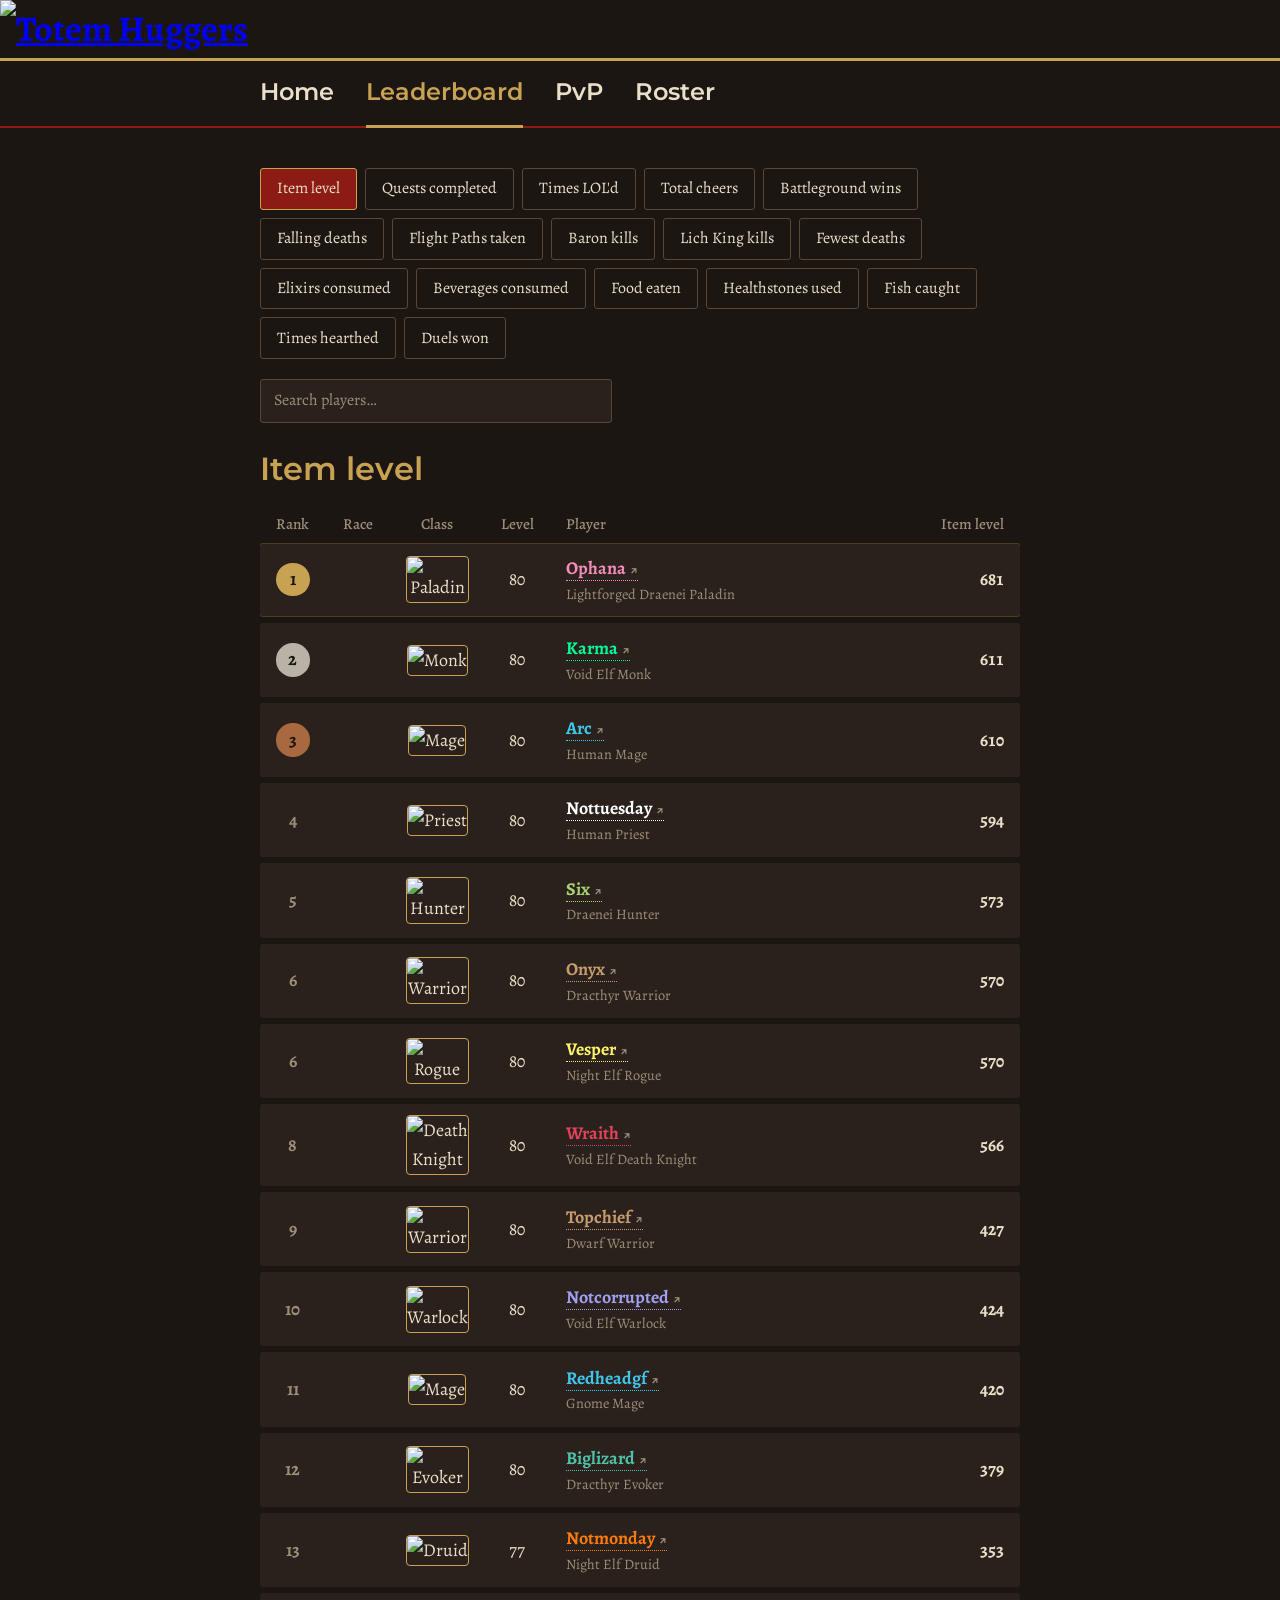
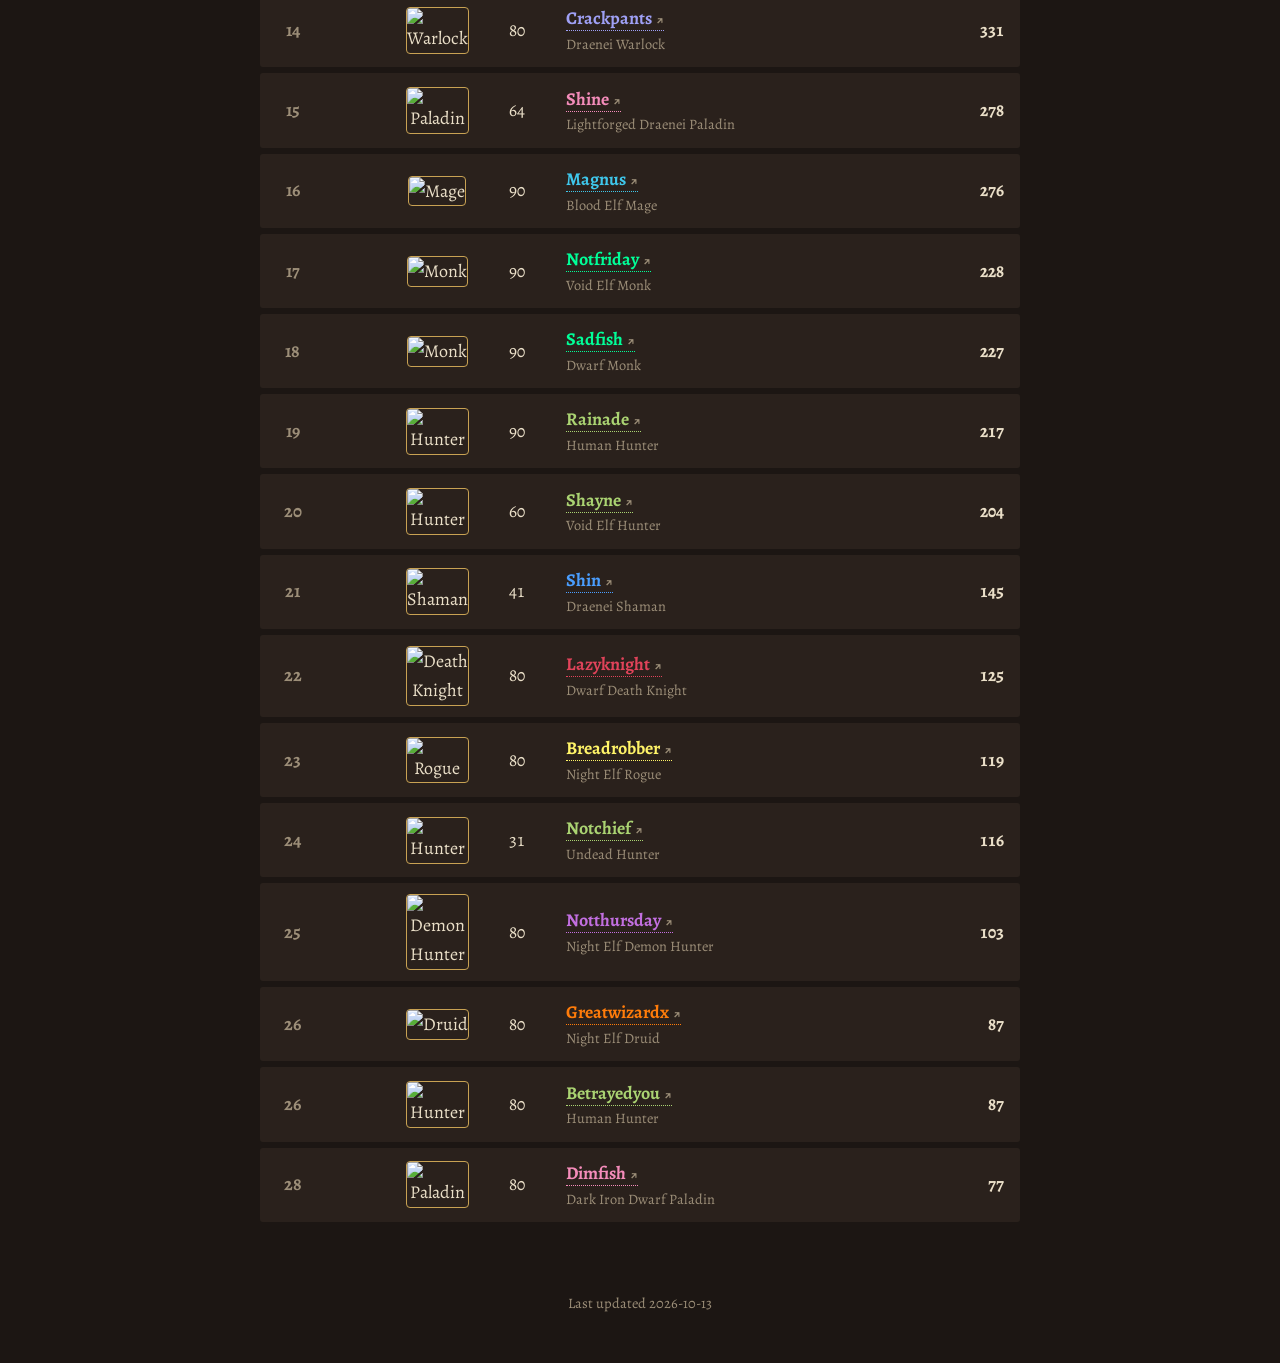
==== leaderboard.html @ c6f02759 "Rename pages/leaderboard.html to leaderboard.html" ====
<!DOCTYPE html>
<html lang="en">
<head>
<meta charset="UTF-8">
<meta name="viewport" content="width=device-width, initial-scale=1">
<title>Totem Huggers — Leaderboard</title>
<meta name="robots" content="noindex">
<link rel="preconnect" href="https://fonts.googleapis.com">
<link rel="preconnect" href="https://fonts.gstatic.com" crossorigin>
<link href="https://fonts.googleapis.com/css2?family=Montserrat:ital,wght@0,100..900;1,100..900&family=Alegreya:wght@400;500;700&display=swap" rel="stylesheet">
<link rel="stylesheet" href="style.css">

</head>
<body>
  <header class="image-banner">
    <h1><a href="index.html"><img src="images/banner.png" alt="Totem Huggers"></a></h1>
  </header>

  <nav class="menu" aria-label="Main menu">
    <ul>
      <li><a href="index.html">Home</a></li>
      <li><a href="leaderboard.html">Leaderboard</a></li>
      <li><a href="pvp.html">PvP</a></li>
      <li><a href="roster.html">Roster</a></li>
    </ul>
  </nav>

  <main>
    <div class="notice" id="notice" hidden>
      <strong>Sample data.</strong> These are made-up players.
    </div>

    <section id="leaderboard">
    <div class="tabs" id="tabs" role="group" aria-label="Choose a leaderboard"></div>
    <input type="search" id="board-search" class="search" placeholder="Search players…" aria-label="Search leaderboard players by name">
    <h2 id="board-title">Loading…</h2>
    <div class="table-wrap">
      <table>
        <thead><tr><th>Rank</th><th class="class-col">Race</th><th class="class-col">Class</th><th class="level-col">Level</th><th>Player</th><th id="value-heading"></th></tr></thead>
        <tbody id="rows"></tbody>
        <tfoot id="rows-no-match" hidden><tr><td colspan="6" class="no-match">No players match that name.</td></tr></tfoot>
      </table>
    </div>
    </section>

  </main>

  <footer id="updated"></footer>

<script src="app.js"></script>
</body>
</html>
---- style.css ----
:root {
    --iron: #1c1613;        /* charred wood background */
    --iron-raised: #2a211c; /* table rows */
    --blood: #8c1c13;       /* Horde banner red */
    --blood-deep: #5e120c;
    --bronze: #c8a253;      /* trim and highlights */
    --bone: #eadfc8;        /* main text */
    --ash: #9c8e78;         /* secondary text */
    --display: "Montserrat", "Palatino Linotype", Georgia, serif;
    --body: "Alegreya", Georgia, "Times New Roman", serif;
  }
  * { box-sizing: border-box; }
  body {
    margin: 0;
    background: var(--iron);
    color: var(--bone);
    font-family: var(--body);
    font-size: 1.125rem;
    line-height: 1.6;
  }

  /* Banner image */
  .image-banner { width: 100%; margin: 0; }
  .image-banner h1 { margin: 0; }
  .image-banner img {
    display: block;
    width: 100%;
    height: auto;
    border-bottom: 3px solid var(--bronze);
  }

  /* Menu bar: stays at the top of the screen while scrolling */
  .menu {
    position: sticky;
    top: 0;
    z-index: 10;
    background: var(--iron);
    border-bottom: 2px solid var(--blood);
  }
  .menu ul {
    list-style: none;
    margin: 0 auto;
    padding: 0;
    width: min(92%, 760px);
    display: flex;
    gap: 2rem;
  }
  .menu a {
    display: block;
    padding: 0.8rem 0;
    font-family: var(--display);
    font-weight: 600;
    font-size: 1.5rem;
    color: var(--bone);
    text-decoration: none;
    border-bottom: 3px solid transparent;
    margin-bottom: -2px;
  }
  .menu a:hover, .menu a.current { color: var(--bronze); border-bottom-color: var(--bronze); }
  a:focus-visible { outline: 3px solid var(--bronze); outline-offset: 2px; }

  section { margin-bottom: 4rem; }
  .image-banner a { display: block; }

  /* Roster, grouped by class */
  .roster { display: grid; grid-template-columns: repeat(auto-fill, minmax(220px, 1fr)); gap: 1rem; align-items: start; }
  .class-group { background: var(--iron-raised); border-top: 3px solid; border-radius: 3px; }
  .class-group h3 { margin: 0; font-size: 1.15rem; }

  /* The clickable class header with the arrow */
  .class-toggle {
    width: 100%;
    display: flex;
    align-items: center;
    gap: 0.6rem;
    padding: 0.9rem 1rem;
    background: none;
    border: none;
    font: inherit;
    font-weight: 700;
    color: inherit;
    text-align: left;
    cursor: pointer;
  }
  .class-toggle .count { margin-left: auto; color: var(--ash); font-weight: 400; }
  .class-toggle .arrow {
    color: var(--bronze);
    font-size: 0.8em;
    transition: transform 0.2s ease;
  }
  .class-toggle[aria-expanded="true"] .arrow { transform: rotate(90deg); }
  @media (prefers-reduced-motion: reduce) { .class-toggle .arrow { transition: none; } }

  .class-group ul { list-style: none; margin: 0; padding: 0 1rem 1rem; }
  .class-group li { display: flex; justify-content: space-between; gap: 0.5rem; padding: 0.2rem 0; font-size: 1rem; }
  .class-group li span { color: var(--ash); white-space: nowrap; }
  .class-group li a { font-weight: 700; text-decoration: none; border-bottom: 1px dotted currentColor; }
  .class-group li a:hover { border-bottom-style: solid; }

  main { width: min(92%, 760px); margin: 2.5rem auto 4rem; }

  .notice {
    border: 1px solid #4a3a2c;
    border-left: 4px solid var(--bronze);
    padding: 0.75rem 1rem;
    margin-bottom: 2rem;
    color: var(--ash);
    font-size: 1rem;
  }
  .notice strong { color: var(--bone); }

  /* Search boxes */
  .search {
    width: 100%;
    max-width: 22rem;
    font: inherit;
    font-size: 1rem;
    padding: 0.5rem 0.8rem;
    margin-bottom: 1.25rem;
    background: var(--iron-raised);
    color: var(--bone);
    border: 1px solid #5a4636;
    border-radius: 3px;
  }
  .search::placeholder { color: var(--ash); }
  .search:hover { border-color: var(--bronze); }
  .search:focus-visible { outline: 3px solid var(--bronze); outline-offset: 2px; }
  .no-match { color: var(--ash); font-size: 1rem; }

  /* Category switcher */
  .tabs { display: flex; flex-wrap: wrap; gap: 0.5rem; margin-bottom: 1.25rem; }
  .tabs button {
    font: inherit;
    font-size: 1rem;
    padding: 0.45rem 1rem;
    background: transparent;
    color: var(--bone);
    border: 1px solid #5a4636;
    border-radius: 3px;
    cursor: pointer;
  }
  .tabs button:hover { border-color: var(--bronze); }
  .tabs button[aria-pressed="true"] {
    background: var(--blood);
    border-color: var(--bronze);
  }
  button:focus-visible { outline: 3px solid var(--bronze); outline-offset: 2px; }

  h2 {
    font-family: var(--display);
    font-weight: 600;
    font-size: 2rem;
    margin: 0 0 0.75rem;
    color: var(--bronze);
  }

  .table-wrap { overflow-x: auto; }
  table { width: 100%; border-collapse: separate; border-spacing: 0 6px; }
  th {
    text-align: left;
    font-weight: 500;
    color: var(--ash);
    font-size: 0.95rem;
    padding: 0 1rem;
  }
  td { background: var(--iron-raised); padding: 0.7rem 1rem; }
  td:first-child { border-radius: 3px 0 0 3px; width: 4rem; }
  .class-col { width: 4rem; text-align: center; }
  .level-col { width: 3.5rem; text-align: center; font-variant-numeric: tabular-nums; }
  .class-icon {
    width: 28px;
    height: 28px;
    border-radius: 4px;
    border: 1px solid var(--bronze);
    vertical-align: middle;
  }
  td:last-child { border-radius: 0 3px 3px 0; text-align: right; font-weight: 700; font-variant-numeric: tabular-nums; }
  th:last-child { text-align: right; }

  .rank {
    display: inline-grid;
    place-items: center;
    width: 2.1rem; height: 2.1rem;
    font-weight: 700;
    color: var(--ash);
  }
  .top .rank { border-radius: 50%; color: var(--iron); }
  .r1 .rank { background: var(--bronze); }
  .r2 .rank { background: #b9b2a6; }
  .r3 .rank { background: #a8693f; }
  .r1 td { box-shadow: inset 0 1px 0 #4d3c22, inset 0 -1px 0 #4d3c22; }

  .player-cell { display: flex; align-items: center; gap: 0.65rem; }
  .avatar {
    width: 40px; height: 40px;
    border-radius: 4px;
    border: 1px solid #5a4636;
    flex-shrink: 0;
  }
  .player { font-weight: 700; }
  a.player { color: inherit; text-decoration: none; border-bottom: 1px dotted currentColor; }
  a.player:hover { border-bottom-style: solid; }
  .ext { font-size: 0.8em; color: var(--ash); margin-left: 0.3rem; }
  .meta { display: block; font-size: 0.9rem; color: var(--ash); font-weight: 400; }

  /* Composition bar charts */
  .chart-tabs { display: flex; flex-wrap: wrap; gap: 0.5rem; margin-bottom: 1.25rem; }
  .chart-tabs button {
    font: inherit; font-size: 1rem;
    padding: 0.45rem 1rem;
    background: transparent; color: var(--bone);
    border: 1px solid #5a4636; border-radius: 3px; cursor: pointer;
  }
  .chart-tabs button:hover { border-color: var(--bronze); }
  .chart-tabs button[aria-pressed="true"] { background: var(--blood); border-color: var(--bronze); }

  .bars { display: grid; gap: 0.45rem; }
  .bar-row { display: grid; grid-template-columns: 9rem 1fr 2.5rem; align-items: center; gap: 0.75rem; }
  .bar-label { font-size: 1rem; white-space: nowrap; overflow: hidden; text-overflow: ellipsis; }
  .bar-track { background: var(--iron-raised); border-radius: 3px; height: 1.6rem; overflow: hidden; }
  .bar-fill { display: block; height: 100%; border-radius: 3px 0 0 3px; min-width: 2px; }
  .bar-value { font-size: 0.95rem; color: var(--ash); text-align: right; font-variant-numeric: tabular-nums; }
  @media (max-width: 520px) {
    .bar-row { grid-template-columns: 6.5rem 1fr 2rem; gap: 0.5rem; }
    .bar-label { font-size: 0.9rem; }
  }

  /* PvP table: several stat columns instead of tabs */
  .stat-col { text-align: right; font-variant-numeric: tabular-nums; white-space: nowrap; }
  td.stat-col { font-weight: 700; }
  td.stat-col.sorted { color: var(--bronze); }
  td.stat-col:not(.sorted) { font-weight: 400; color: var(--ash); }
  .sort-btn {
    font: inherit;
    font-size: 0.95rem;
    color: var(--ash);
    background: none;
    border: none;
    padding: 0;
    cursor: pointer;
  }
  .sort-btn:hover { color: var(--bronze); }
  .sort-btn[aria-pressed="true"] { color: var(--bronze); text-decoration: underline; }

  footer { text-align: center; color: var(--ash); font-size: 0.9rem; padding-bottom: 3rem; }

  @media (max-width: 520px) {
    td, th { padding-left: 0.6rem; padding-right: 0.6rem; }
    .menu ul { gap: 1.25rem; }
  }
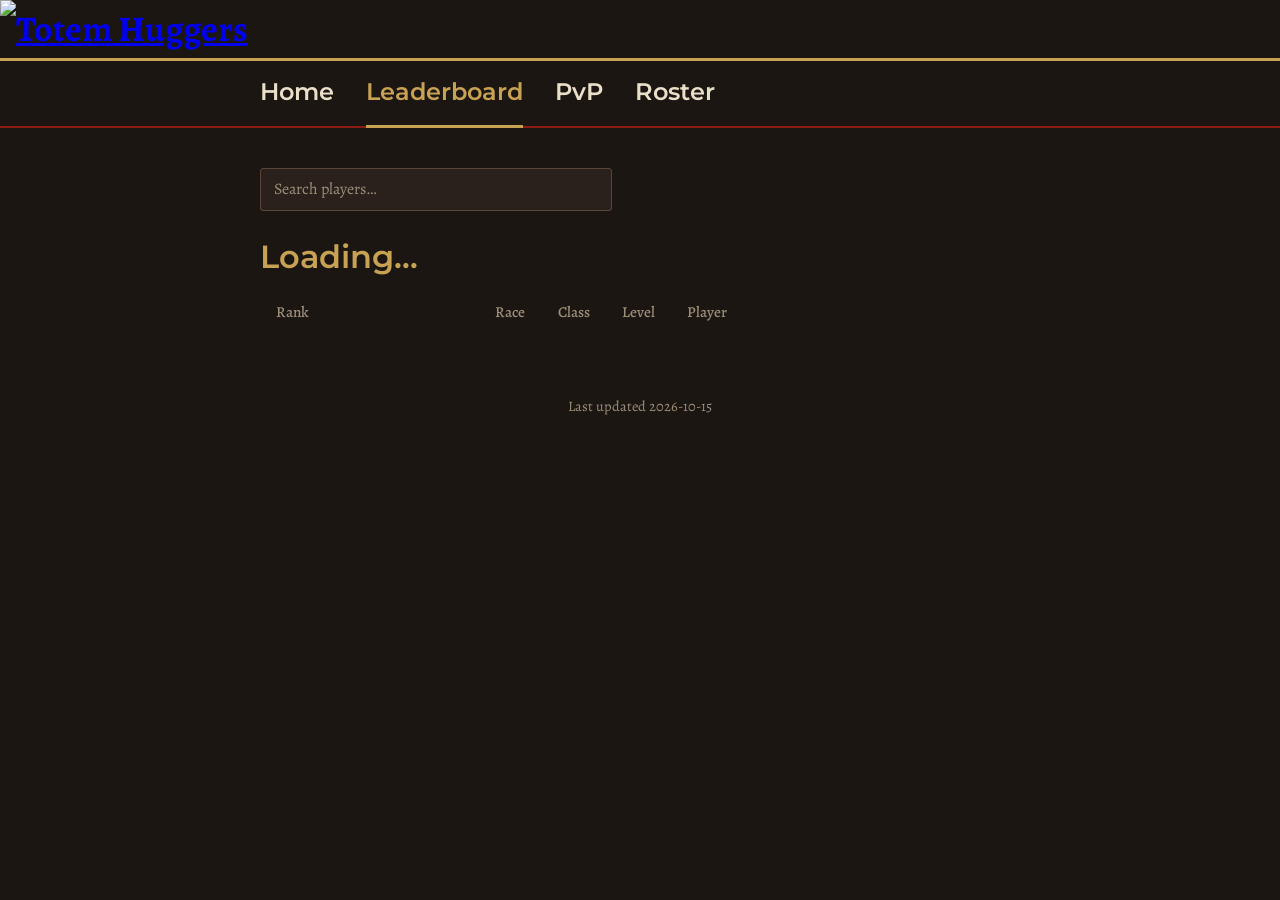
==== commit 45d0719f: "Update leaderboard.html" ====
--- a/leaderboard.html
+++ b/leaderboard.html
@@ -31,16 +31,21 @@
     </div>
 
     <section id="leaderboard">
-    <div class="tabs" id="tabs" role="group" aria-label="Choose a leaderboard"></div>
-    <input type="search" id="board-search" class="search" placeholder="Search players…" aria-label="Search leaderboard players by name">
-    <h2 id="board-title">Loading…</h2>
-    <div class="table-wrap">
-      <table>
-        <thead><tr><th>Rank</th><th class="class-col">Race</th><th class="class-col">Class</th><th class="level-col">Level</th><th>Player</th><th id="value-heading"></th></tr></thead>
-        <tbody id="rows"></tbody>
-        <tfoot id="rows-no-match" hidden><tr><td colspan="6" class="no-match">No players match that name.</td></tr></tfoot>
-      </table>
-    </div>
+      <div class="board-layout">
+        <nav class="cat-list" id="cat-list" aria-label="Leaderboard categories"></nav>
+
+        <div class="board-main">
+          <input type="search" id="board-search" class="search" placeholder="Search players…" aria-label="Search leaderboard players by name">
+          <h2 id="board-title">Loading…</h2>
+          <div class="table-wrap">
+            <table>
+              <thead><tr><th>Rank</th><th class="class-col">Race</th><th class="class-col">Class</th><th class="level-col">Level</th><th>Player</th><th id="value-heading"></th></tr></thead>
+              <tbody id="rows"></tbody>
+              <tfoot id="rows-no-match" hidden><tr><td colspan="6" class="no-match">No players match that name.</td></tr></tfoot>
+            </table>
+          </div>
+        </div>
+      </div>
     </section>
 
   </main>
--- a/style.css
+++ b/style.css
@@ -242,6 +242,65 @@
   .sort-btn:hover { color: var(--bronze); }
   .sort-btn[aria-pressed="true"] { color: var(--bronze); text-decoration: underline; }
 
+  /* Guild snapshot cards */
+  .snapshot { display: grid; grid-template-columns: repeat(auto-fit, minmax(180px, 1fr)); gap: 0.75rem; margin-bottom: 2.5rem; }
+  .stat-card {
+    background: var(--iron-raised);
+    border-left: 3px solid var(--bronze);
+    border-radius: 3px;
+    padding: 0.8rem 1.1rem;
+  }
+  .stat-label {
+    display: block;
+    font-size: 0.85rem;
+    letter-spacing: 0.06em;
+    text-transform: uppercase;
+    color: var(--ash);
+  }
+  .stat-value { display: block; font-size: 2.2rem; line-height: 1.2; font-variant-numeric: tabular-nums; }
+
+  /* Stat of the day */
+  .sod {
+    background: var(--iron-raised);
+    border-left: 3px solid var(--bronze);
+    border-radius: 3px;
+    padding: 1rem 1.25rem;
+    margin-bottom: 2.5rem;
+  }
+  .sod-label {
+    font-size: 0.85rem;
+    letter-spacing: 0.06em;
+    text-transform: uppercase;
+    color: var(--ash);
+    margin-bottom: 0.6rem;
+  }
+  .sod-body { display: flex; align-items: center; gap: 0.9rem; }
+  .sod-body .avatar { width: 52px; height: 52px; }
+  .sod-line { font-size: 1.15rem; }
+  .sod-value { color: var(--bronze); font-weight: 700; }
+
+  /* Lead changes */
+  .lead-row { border-left: 3px solid var(--bronze); }
+
+  /* Recent achievements feed */
+  .feed-row {
+    display: grid;
+    grid-template-columns: auto 1fr auto;
+    gap: 0.75rem;
+    align-items: center;
+    background: var(--iron-raised);
+    border-radius: 3px;
+    padding: 0.6rem 1rem;
+    margin-bottom: 6px;
+  }
+  .feed-line { font-size: 1rem; }
+  .feed-row .feat { color: var(--bronze); font-weight: 700; }
+  .feed-row .when { color: var(--ash); font-size: 0.9rem; white-space: nowrap; }
+  @media (max-width: 520px) {
+    .feed-row { grid-template-columns: auto 1fr; }
+    .feed-row .when { grid-column: 2; }
+  }
+
   footer { text-align: center; color: var(--ash); font-size: 0.9rem; padding-bottom: 3rem; }
 
   @media (max-width: 520px) {
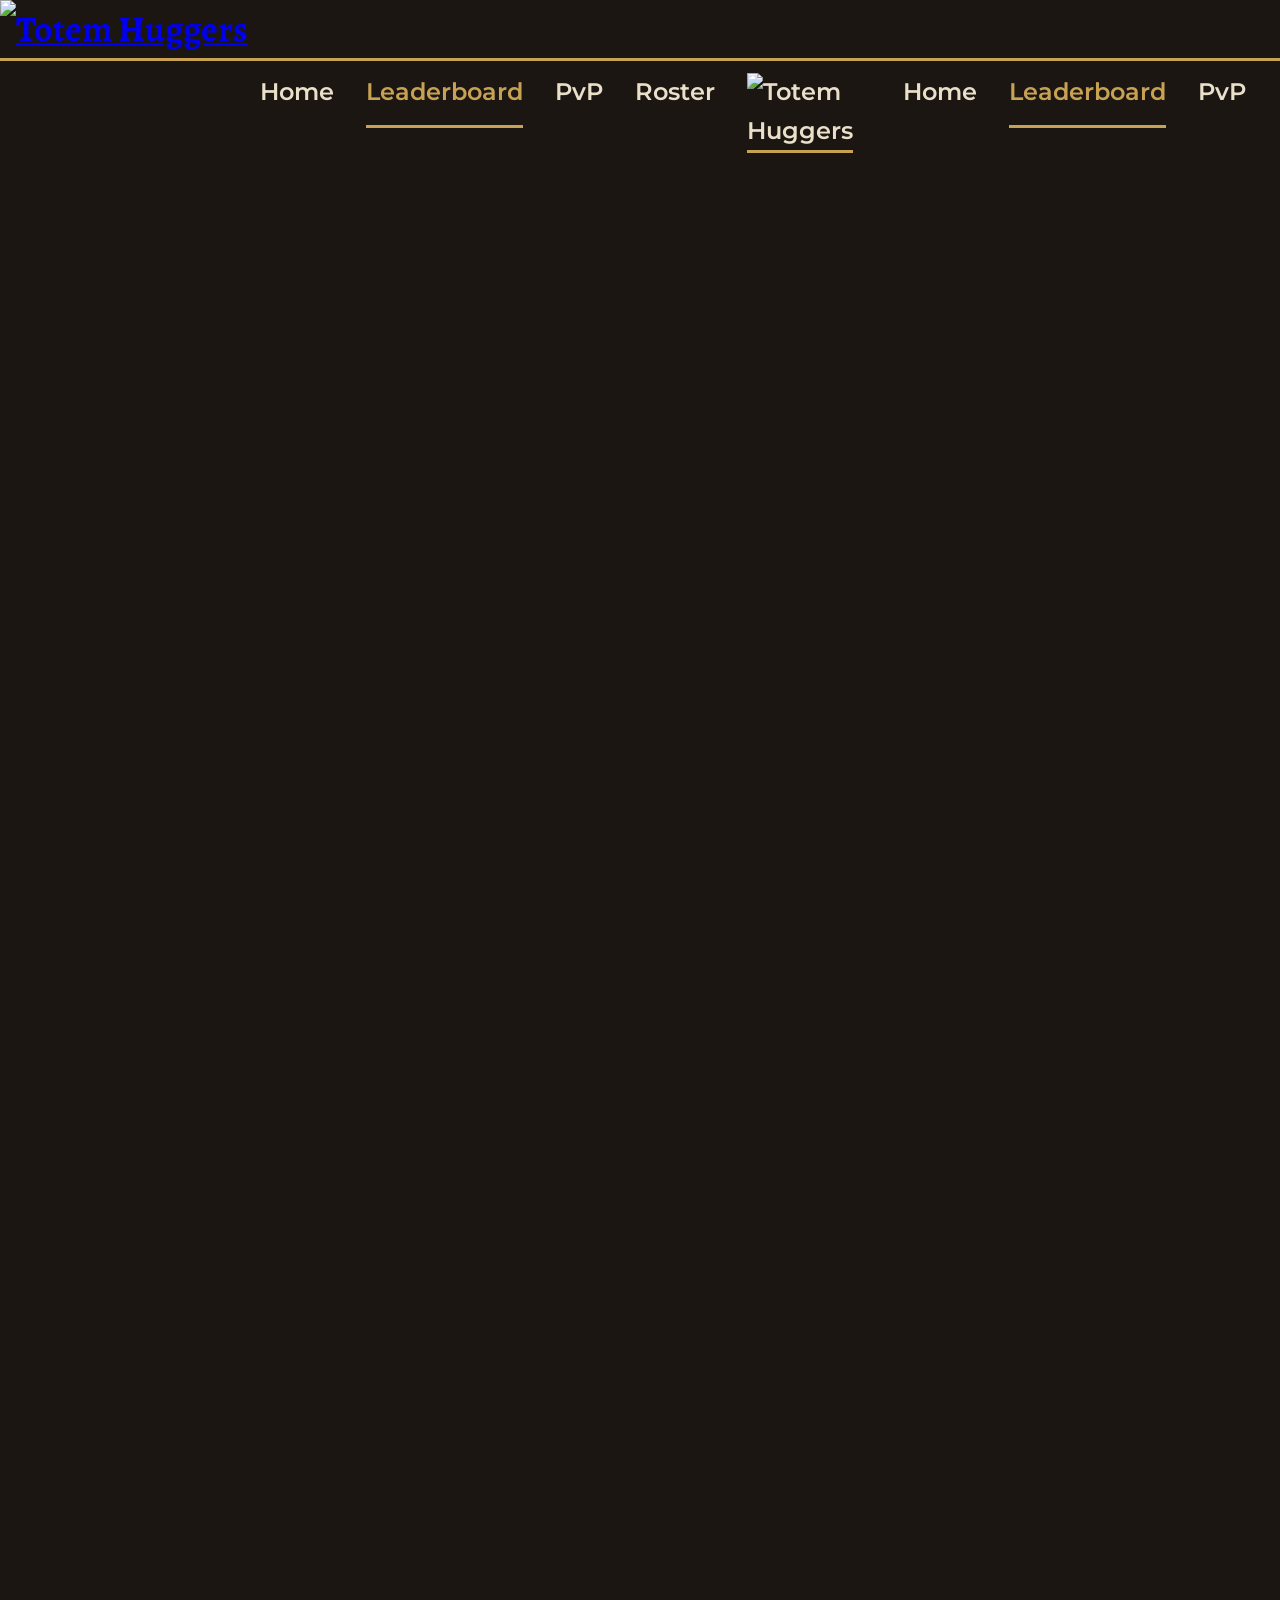
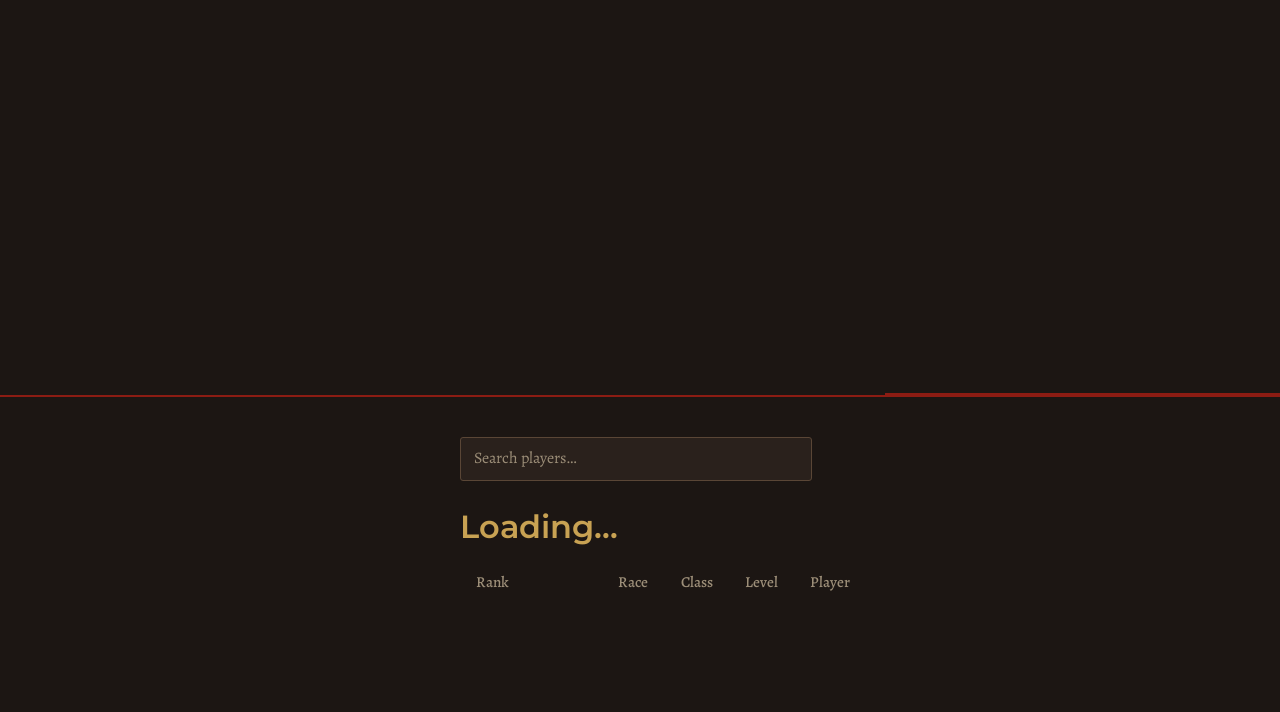
==== commit c90c7a70: "Update leaderboard.html" ====
--- a/leaderboard.html
+++ b/leaderboard.html
@@ -1,4 +1,27 @@
 <!DOCTYPE html>
+<html lang="en">
+<head>
+<meta charset="UTF-8">
+<meta name="viewport" content="width=device-width, initial-scale=1">
+<title>Totem Huggers — Leaderboard</title>
+<meta name="robots" content="noindex">
+<link rel="preconnect" href="https://fonts.googleapis.com">
+<link rel="preconnect" href="https://fonts.gstatic.com" crossorigin>
+<link href="https://fonts.googleapis.com/css2?family=Montserrat:ital,wght@0,100..900;1,100..900&family=Alegreya:wght@400;500;700&display=swap" rel="stylesheet">
+<link rel="stylesheet" href="style.css">
+
+</head>
+<body>
+  <header class="image-banner">
+    <h1><a href="index.html"><img src="images/banner.png" alt="Totem Huggers"></a></h1>
+  </header>
+
+  <nav class="menu" aria-label="Main menu">
+    <ul>
+      <li><a href="index.html">Home</a></li>
+      <li><a href="leaderboard.html">Leaderboard</a></li>
+      <li><a href="pvp.html">PvP</a></li>
+      <li><a href="roster.html">Roster</a></li><!DOCTYPE html>
 <html lang="en">
 <head>
 <meta charset="UTF-8">
@@ -39,6 +62,39 @@
           <h2 id="board-title">Loading…</h2>
           <div class="table-wrap">
             <table>
+              <thead><tr><th>Rank</th><th>Player</th><th id="value-heading"></th></tr></thead>
+              <tbody id="rows"></tbody>
+              <tfoot id="rows-no-match" hidden><tr><td colspan="3" class="no-match">No players match that name.</td></tr></tfoot>
+            </table>
+          </div>
+        </div>
+      </div>
+    </section>
+
+  </main>
+
+  <footer id="updated"></footer>
+
+<script src="app.js"></script>
+</body>
+</html>
+    </ul>
+  </nav>
+
+  <main>
+    <div class="notice" id="notice" hidden>
+      <strong>Sample data.</strong> These are made-up players.
+    </div>
+
+    <section id="leaderboard">
+      <div class="board-layout">
+        <nav class="cat-list" id="cat-list" aria-label="Leaderboard categories"></nav>
+
+        <div class="board-main">
+          <input type="search" id="board-search" class="search" placeholder="Search players…" aria-label="Search leaderboard players by name">
+          <h2 id="board-title">Loading…</h2>
+          <div class="table-wrap">
+            <table>
               <thead><tr><th>Rank</th><th class="class-col">Race</th><th class="class-col">Class</th><th class="level-col">Level</th><th>Player</th><th id="value-heading"></th></tr></thead>
               <tbody id="rows"></tbody>
               <tfoot id="rows-no-match" hidden><tr><td colspan="6" class="no-match">No players match that name.</td></tr></tfoot>
--- a/style.css
+++ b/style.css
@@ -127,23 +127,49 @@
   .search:focus-visible { outline: 3px solid var(--bronze); outline-offset: 2px; }
   .no-match { color: var(--ash); font-size: 1rem; }
 
-  /* Category switcher */
-  .tabs { display: flex; flex-wrap: wrap; gap: 0.5rem; margin-bottom: 1.25rem; }
-  .tabs button {
+  /* Leaderboard: categories down the side */
+  .board-layout { display: grid; grid-template-columns: 11rem 1fr; gap: 1.5rem; align-items: start; }
+  .cat-list { position: sticky; top: 4.5rem; }
+  .cat-group { margin-bottom: 0.3rem; }
+  .cat-btn, .stat-btn {
+    display: block;
+    width: 100%;
     font: inherit;
+    text-align: left;
+    background: none;
+    border: none;
+    cursor: pointer;
+  }
+  .cat-btn {
     font-size: 1rem;
-    padding: 0.45rem 1rem;
-    background: transparent;
+    padding: 0.45rem 0.7rem;
+    color: var(--ash);
+    border-left: 3px solid #4a3a2c;
+  }
+  .cat-btn:hover { color: var(--bone); }
+  .cat-btn[aria-expanded="true"] {
+    color: var(--bronze);
+    background: var(--iron-raised);
+    border-left-color: var(--bronze);
+    border-radius: 0 2px 2px 0;
+  }
+  .stat-btn {
+    font-size: 0.95rem;
+    padding: 0.3rem 0.7rem 0.3rem 1.4rem;
     color: var(--bone);
-    border: 1px solid #5a4636;
-    border-radius: 3px;
-    cursor: pointer;
-  }
-  .tabs button:hover { border-color: var(--bronze); }
-  .tabs button[aria-pressed="true"] {
-    background: var(--blood);
-    border-color: var(--bronze);
-  }
+  }
+  .stat-btn:hover { color: var(--bronze); }
+  .stat-btn[aria-current="true"] { color: var(--bronze); font-weight: 700; }
+
+  @media (max-width: 700px) {
+    .board-layout { grid-template-columns: 1fr; gap: 1rem; }
+    .cat-list { position: static; display: flex; flex-wrap: wrap; gap: 0.4rem; }
+    .cat-group { margin: 0; }
+    .cat-btn { border-left: none; border: 1px solid #5a4636; border-radius: 3px; }
+    .cat-btn[aria-expanded="true"] { border-color: var(--bronze); }
+    .stat-btn { padding-left: 0.7rem; }
+  }
+
   button:focus-visible { outline: 3px solid var(--bronze); outline-offset: 2px; }
 
   h2 {
--- a/style.css
+++ b/style.css
@@ -127,23 +127,49 @@
   .search:focus-visible { outline: 3px solid var(--bronze); outline-offset: 2px; }
   .no-match { color: var(--ash); font-size: 1rem; }
 
-  /* Category switcher */
-  .tabs { display: flex; flex-wrap: wrap; gap: 0.5rem; margin-bottom: 1.25rem; }
-  .tabs button {
+  /* Leaderboard: categories down the side */
+  .board-layout { display: grid; grid-template-columns: 11rem 1fr; gap: 1.5rem; align-items: start; }
+  .cat-list { position: sticky; top: 4.5rem; }
+  .cat-group { margin-bottom: 0.3rem; }
+  .cat-btn, .stat-btn {
+    display: block;
+    width: 100%;
     font: inherit;
+    text-align: left;
+    background: none;
+    border: none;
+    cursor: pointer;
+  }
+  .cat-btn {
     font-size: 1rem;
-    padding: 0.45rem 1rem;
-    background: transparent;
+    padding: 0.45rem 0.7rem;
+    color: var(--ash);
+    border-left: 3px solid #4a3a2c;
+  }
+  .cat-btn:hover { color: var(--bone); }
+  .cat-btn[aria-expanded="true"] {
+    color: var(--bronze);
+    background: var(--iron-raised);
+    border-left-color: var(--bronze);
+    border-radius: 0 2px 2px 0;
+  }
+  .stat-btn {
+    font-size: 0.95rem;
+    padding: 0.3rem 0.7rem 0.3rem 1.4rem;
     color: var(--bone);
-    border: 1px solid #5a4636;
-    border-radius: 3px;
-    cursor: pointer;
-  }
-  .tabs button:hover { border-color: var(--bronze); }
-  .tabs button[aria-pressed="true"] {
-    background: var(--blood);
-    border-color: var(--bronze);
-  }
+  }
+  .stat-btn:hover { color: var(--bronze); }
+  .stat-btn[aria-current="true"] { color: var(--bronze); font-weight: 700; }
+
+  @media (max-width: 700px) {
+    .board-layout { grid-template-columns: 1fr; gap: 1rem; }
+    .cat-list { position: static; display: flex; flex-wrap: wrap; gap: 0.4rem; }
+    .cat-group { margin: 0; }
+    .cat-btn { border-left: none; border: 1px solid #5a4636; border-radius: 3px; }
+    .cat-btn[aria-expanded="true"] { border-color: var(--bronze); }
+    .stat-btn { padding-left: 0.7rem; }
+  }
+
   button:focus-visible { outline: 3px solid var(--bronze); outline-offset: 2px; }
 
   h2 {
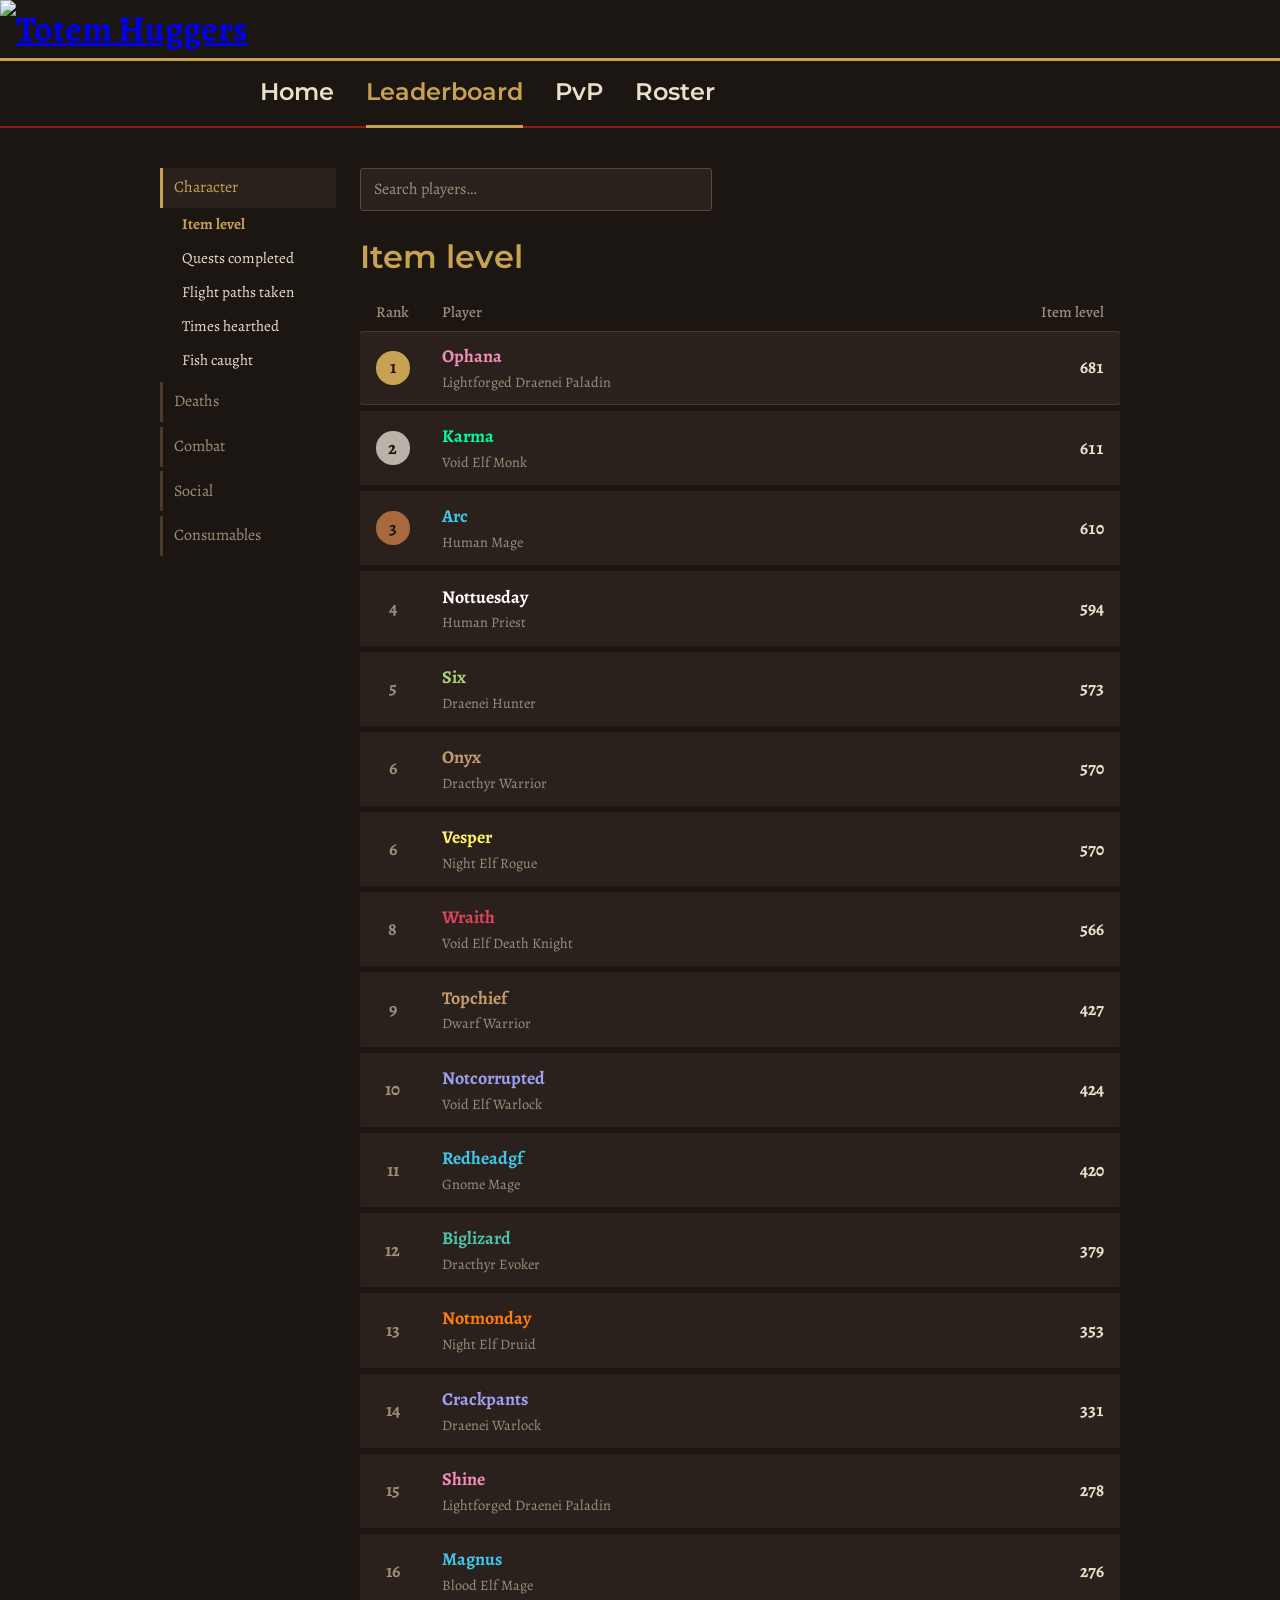
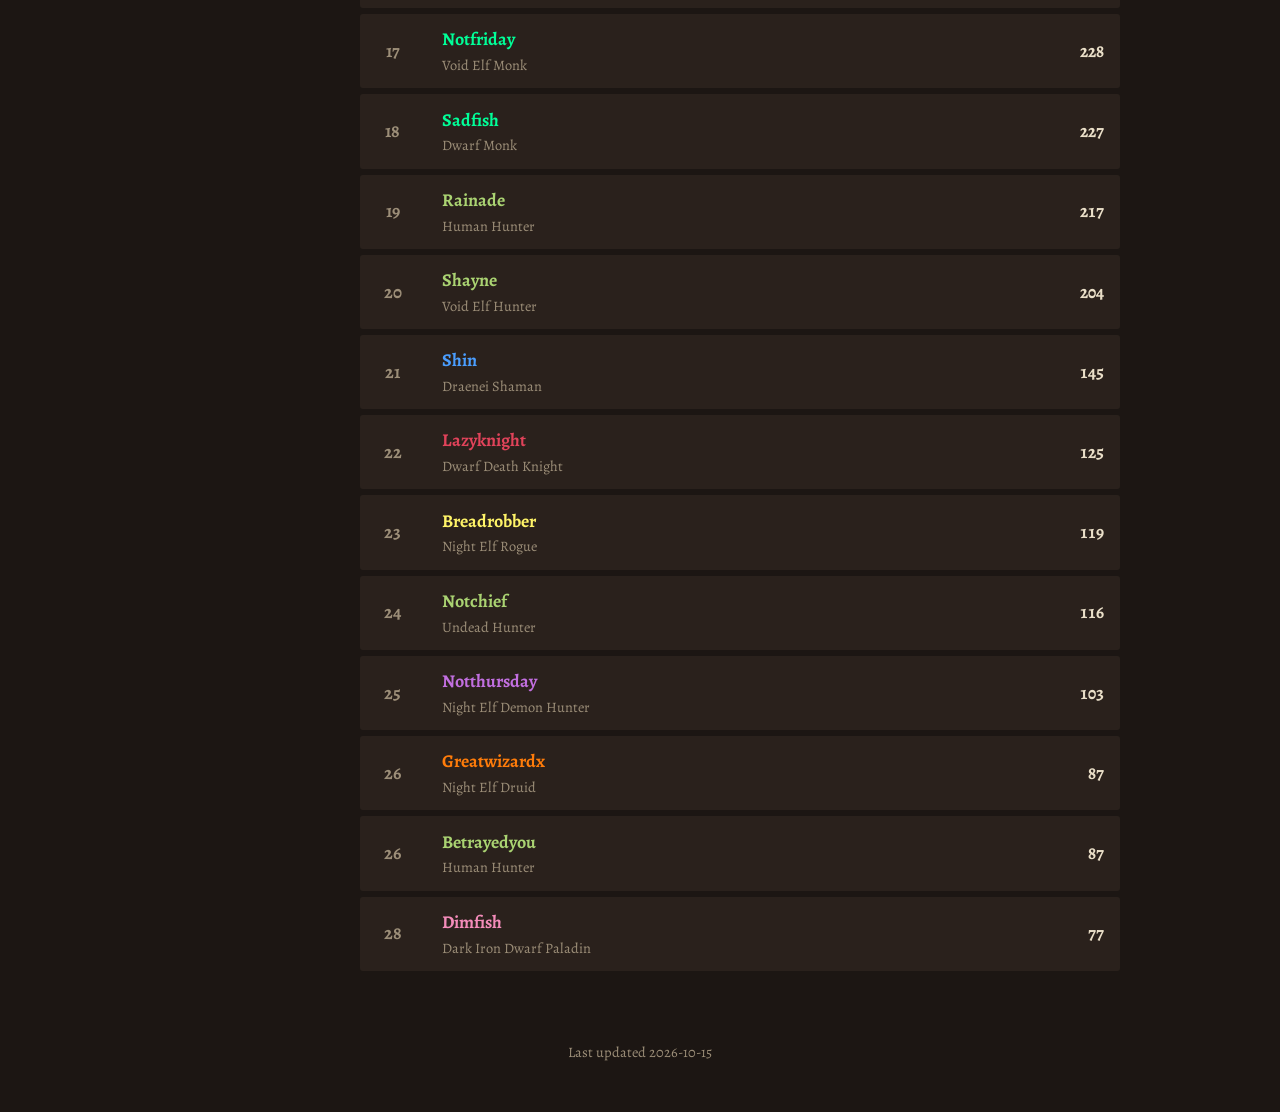
==== commit 27559bfa: "Update leaderboard.html" ====
--- a/leaderboard.html
+++ b/leaderboard.html
@@ -1,27 +1,4 @@
 <!DOCTYPE html>
-<html lang="en">
-<head>
-<meta charset="UTF-8">
-<meta name="viewport" content="width=device-width, initial-scale=1">
-<title>Totem Huggers — Leaderboard</title>
-<meta name="robots" content="noindex">
-<link rel="preconnect" href="https://fonts.googleapis.com">
-<link rel="preconnect" href="https://fonts.gstatic.com" crossorigin>
-<link href="https://fonts.googleapis.com/css2?family=Montserrat:ital,wght@0,100..900;1,100..900&family=Alegreya:wght@400;500;700&display=swap" rel="stylesheet">
-<link rel="stylesheet" href="style.css">
-
-</head>
-<body>
-  <header class="image-banner">
-    <h1><a href="index.html"><img src="images/banner.png" alt="Totem Huggers"></a></h1>
-  </header>
-
-  <nav class="menu" aria-label="Main menu">
-    <ul>
-      <li><a href="index.html">Home</a></li>
-      <li><a href="leaderboard.html">Leaderboard</a></li>
-      <li><a href="pvp.html">PvP</a></li>
-      <li><a href="roster.html">Roster</a></li><!DOCTYPE html>
 <html lang="en">
 <head>
 <meta charset="UTF-8">
@@ -78,36 +55,3 @@
 <script src="app.js"></script>
 </body>
 </html>
-    </ul>
-  </nav>
-
-  <main>
-    <div class="notice" id="notice" hidden>
-      <strong>Sample data.</strong> These are made-up players.
-    </div>
-
-    <section id="leaderboard">
-      <div class="board-layout">
-        <nav class="cat-list" id="cat-list" aria-label="Leaderboard categories"></nav>
-
-        <div class="board-main">
-          <input type="search" id="board-search" class="search" placeholder="Search players…" aria-label="Search leaderboard players by name">
-          <h2 id="board-title">Loading…</h2>
-          <div class="table-wrap">
-            <table>
-              <thead><tr><th>Rank</th><th class="class-col">Race</th><th class="class-col">Class</th><th class="level-col">Level</th><th>Player</th><th id="value-heading"></th></tr></thead>
-              <tbody id="rows"></tbody>
-              <tfoot id="rows-no-match" hidden><tr><td colspan="6" class="no-match">No players match that name.</td></tr></tfoot>
-            </table>
-          </div>
-        </div>
-      </div>
-    </section>
-
-  </main>
-
-  <footer id="updated"></footer>
-
-<script src="app.js"></script>
-</body>
-</html>
--- a/style.css
+++ b/style.css
@@ -98,6 +98,7 @@
   .class-group li a:hover { border-bottom-style: solid; }
 
   main { width: min(92%, 760px); margin: 2.5rem auto 4rem; }
+  body:has(.board-layout) main { width: min(94%, 960px); }
 
   .notice {
     border: 1px solid #4a3a2c;
@@ -128,7 +129,8 @@
   .no-match { color: var(--ash); font-size: 1rem; }
 
   /* Leaderboard: categories down the side */
-  .board-layout { display: grid; grid-template-columns: 11rem 1fr; gap: 1.5rem; align-items: start; }
+  .board-layout { display: grid; grid-template-columns: 11rem minmax(0, 1fr); gap: 1.5rem; align-items: start; }
+  .board-main { min-width: 0; }   /* lets the table scroll instead of stretching the page */
   .cat-list { position: sticky; top: 4.5rem; }
   .cat-group { margin-bottom: 0.3rem; }
   .cat-btn, .stat-btn {
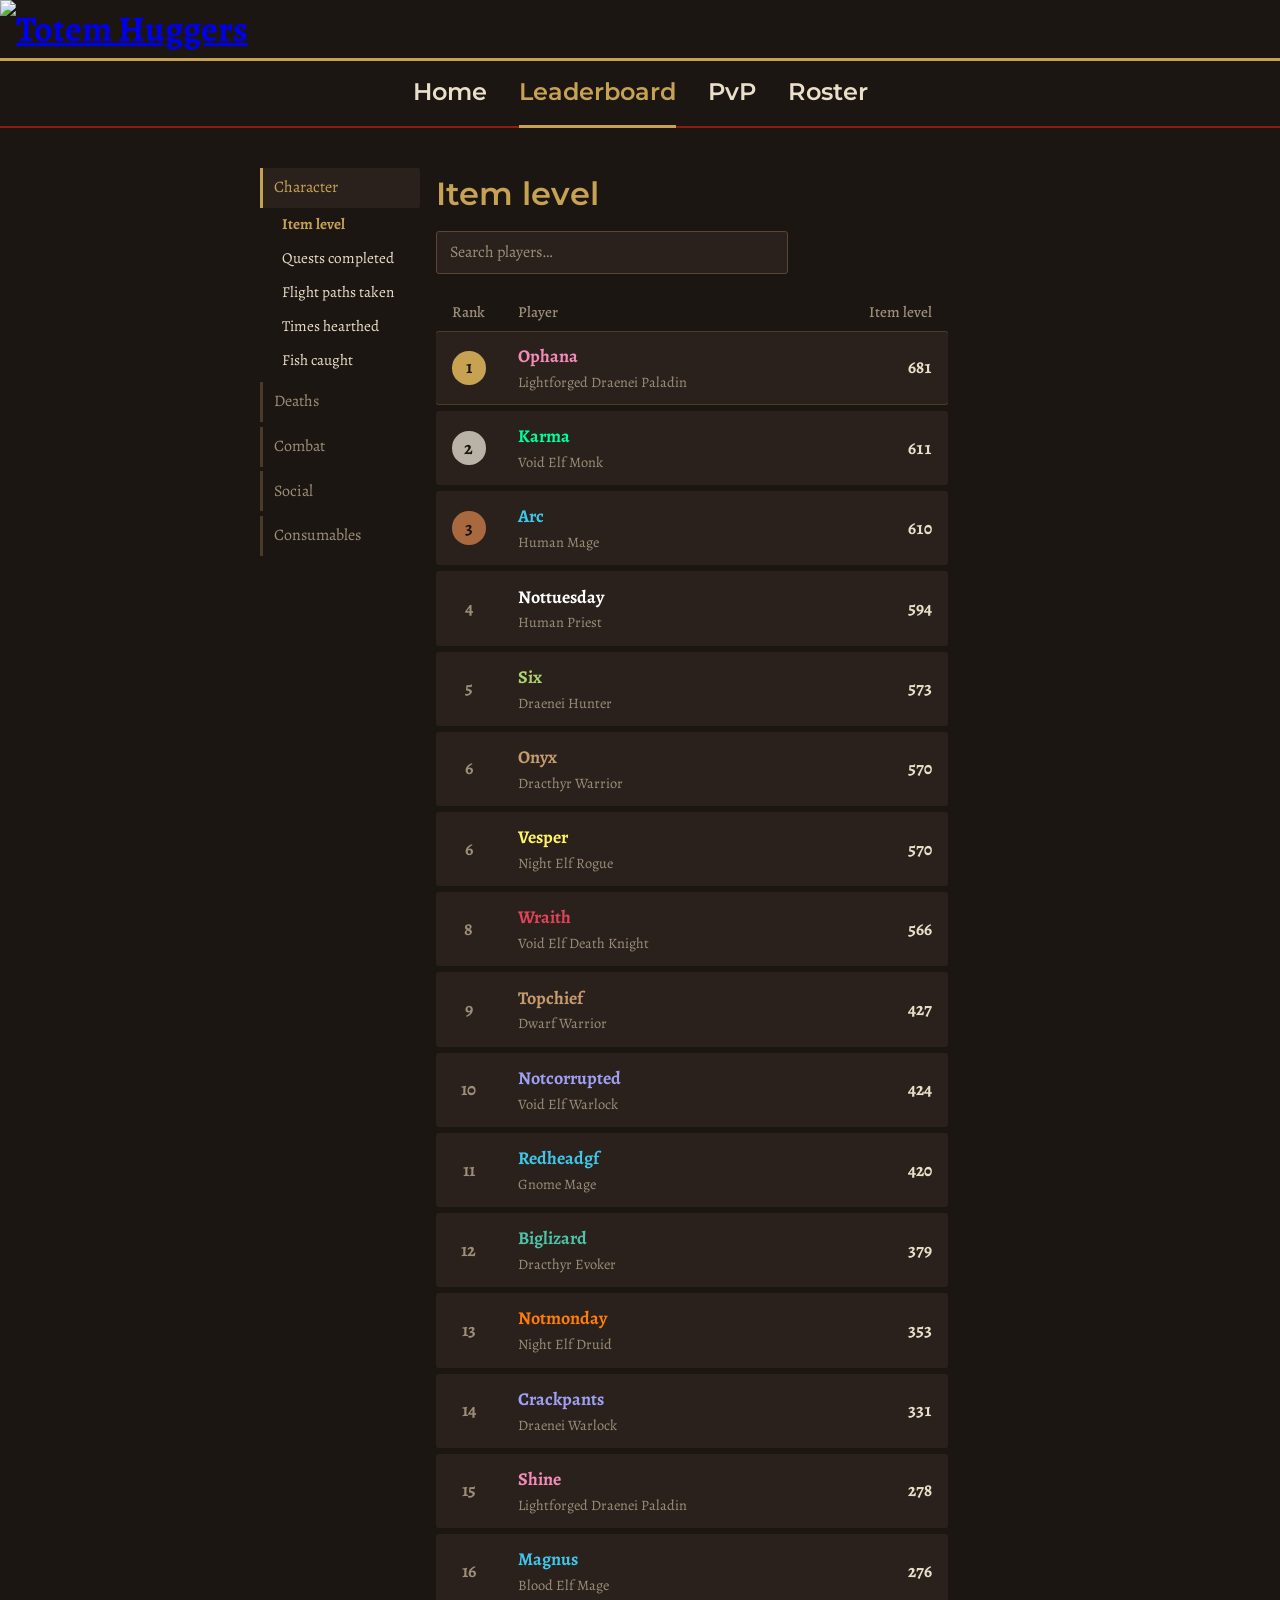
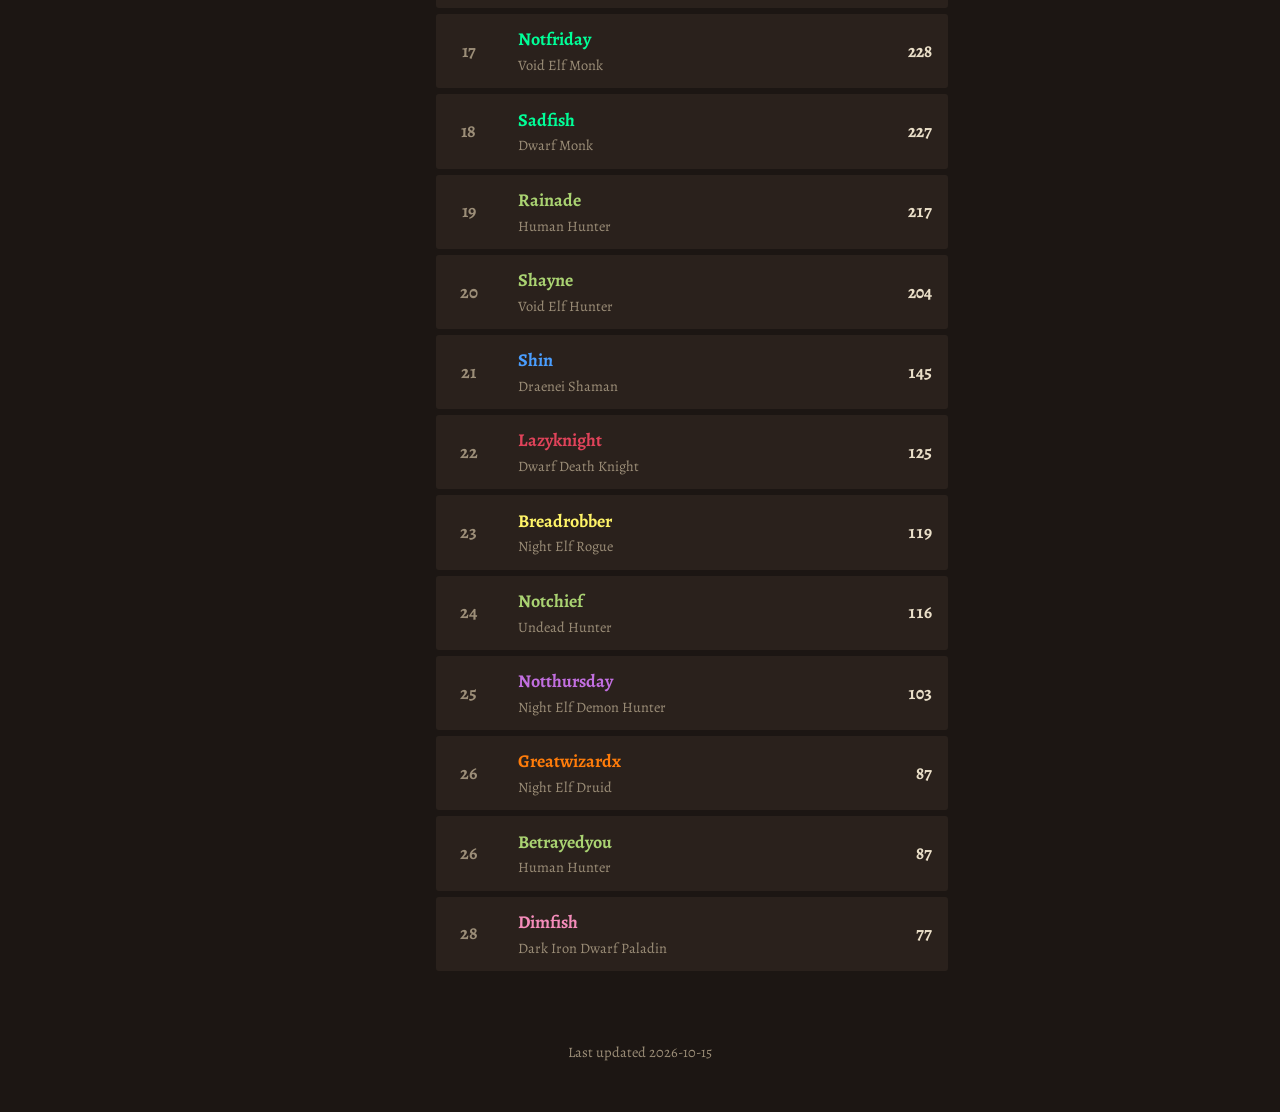
==== commit 6562324b: "Update leaderboard.html" ====
--- a/leaderboard.html
+++ b/leaderboard.html
@@ -35,8 +35,8 @@
         <nav class="cat-list" id="cat-list" aria-label="Leaderboard categories"></nav>
 
         <div class="board-main">
+          <h2 id="board-title">Loading…</h2>
           <input type="search" id="board-search" class="search" placeholder="Search players…" aria-label="Search leaderboard players by name">
-          <h2 id="board-title">Loading…</h2>
           <div class="table-wrap">
             <table>
               <thead><tr><th>Rank</th><th>Player</th><th id="value-heading"></th></tr></thead>
--- a/style.css
+++ b/style.css
@@ -43,6 +43,7 @@
     padding: 0;
     width: min(92%, 760px);
     display: flex;
+    justify-content: center;
     gap: 2rem;
   }
   .menu a {
@@ -98,7 +99,6 @@
   .class-group li a:hover { border-bottom-style: solid; }
 
   main { width: min(92%, 760px); margin: 2.5rem auto 4rem; }
-  body:has(.board-layout) main { width: min(94%, 960px); }
 
   .notice {
     border: 1px solid #4a3a2c;
@@ -129,8 +129,10 @@
   .no-match { color: var(--ash); font-size: 1rem; }
 
   /* Leaderboard: categories down the side */
-  .board-layout { display: grid; grid-template-columns: 11rem minmax(0, 1fr); gap: 1.5rem; align-items: start; }
-  .board-main { min-width: 0; }   /* lets the table scroll instead of stretching the page */
+  .board-layout { display: grid; grid-template-columns: 10rem minmax(0, 1fr); gap: 1rem; align-items: start; }
+  .board-main { min-width: 0; max-width: 32rem; }
+
+
   .cat-list { position: sticky; top: 4.5rem; }
   .cat-group { margin-bottom: 0.3rem; }
   .cat-btn, .stat-btn {
